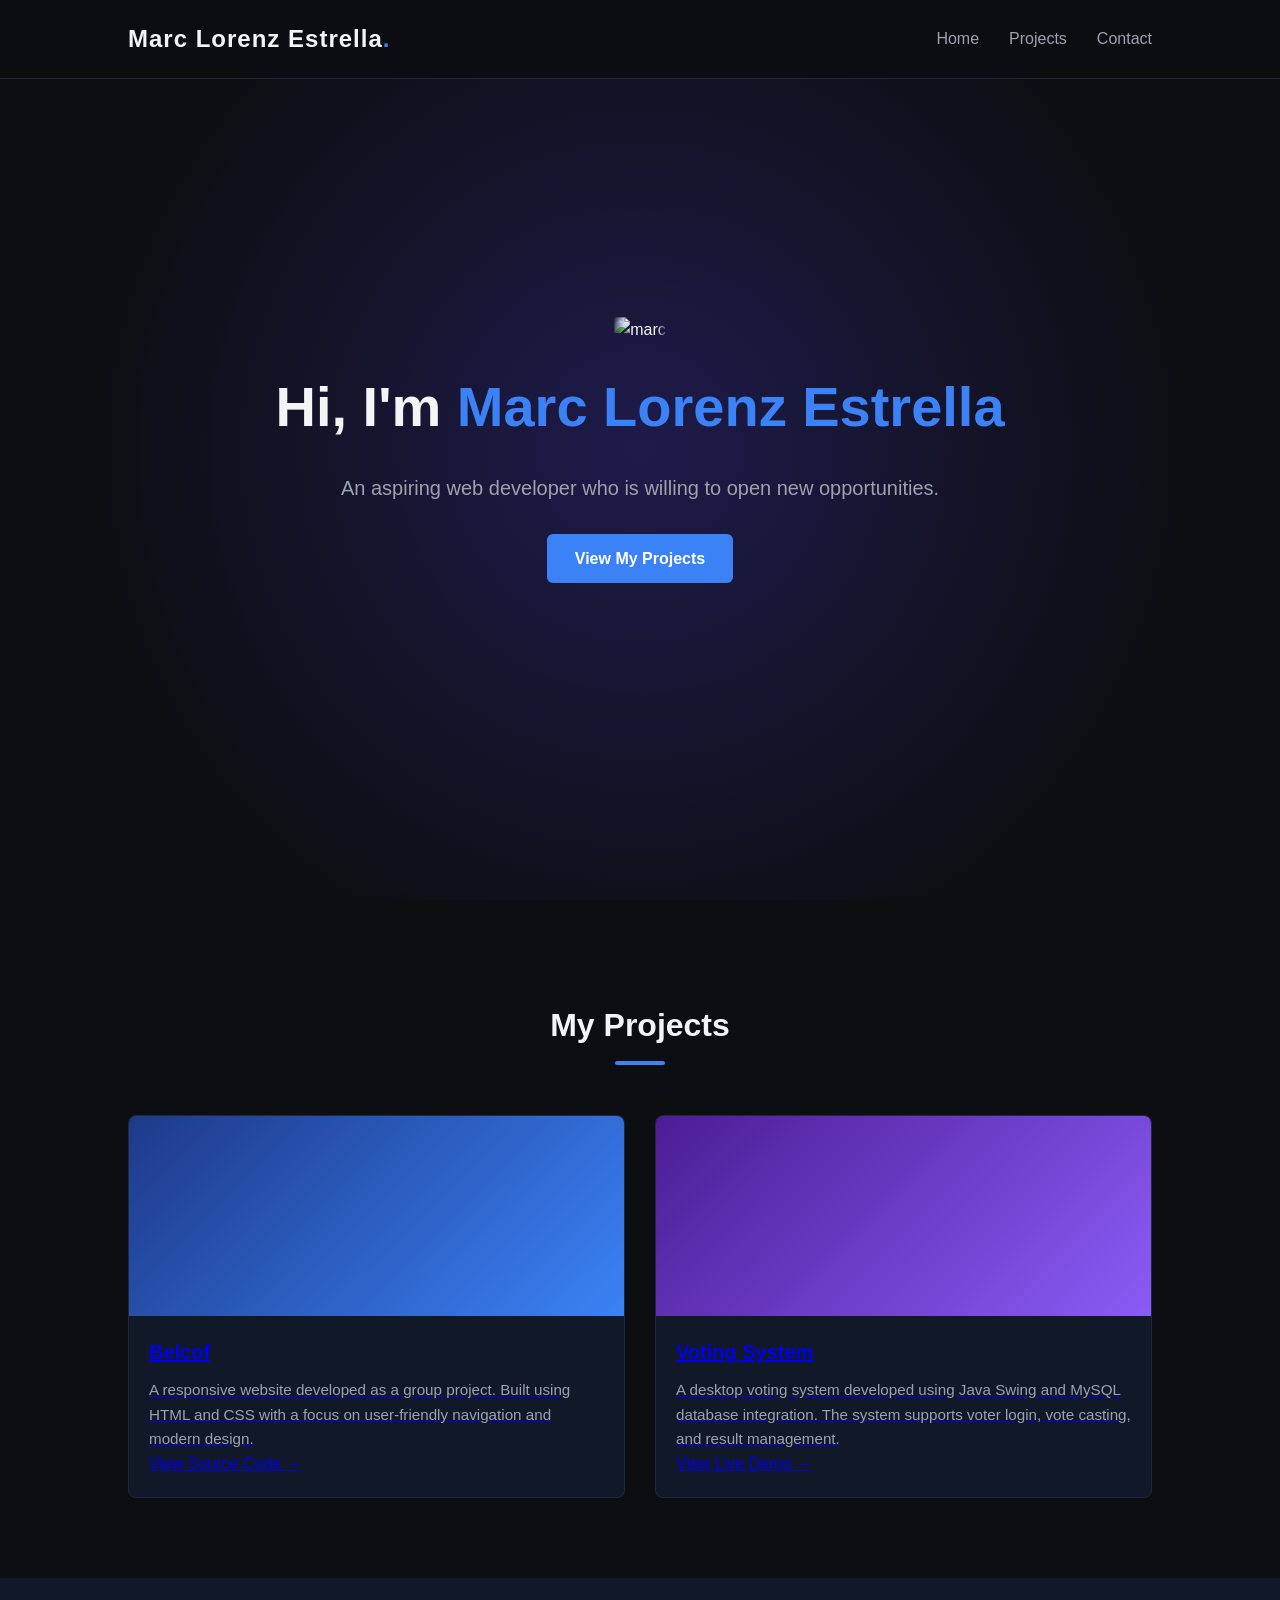
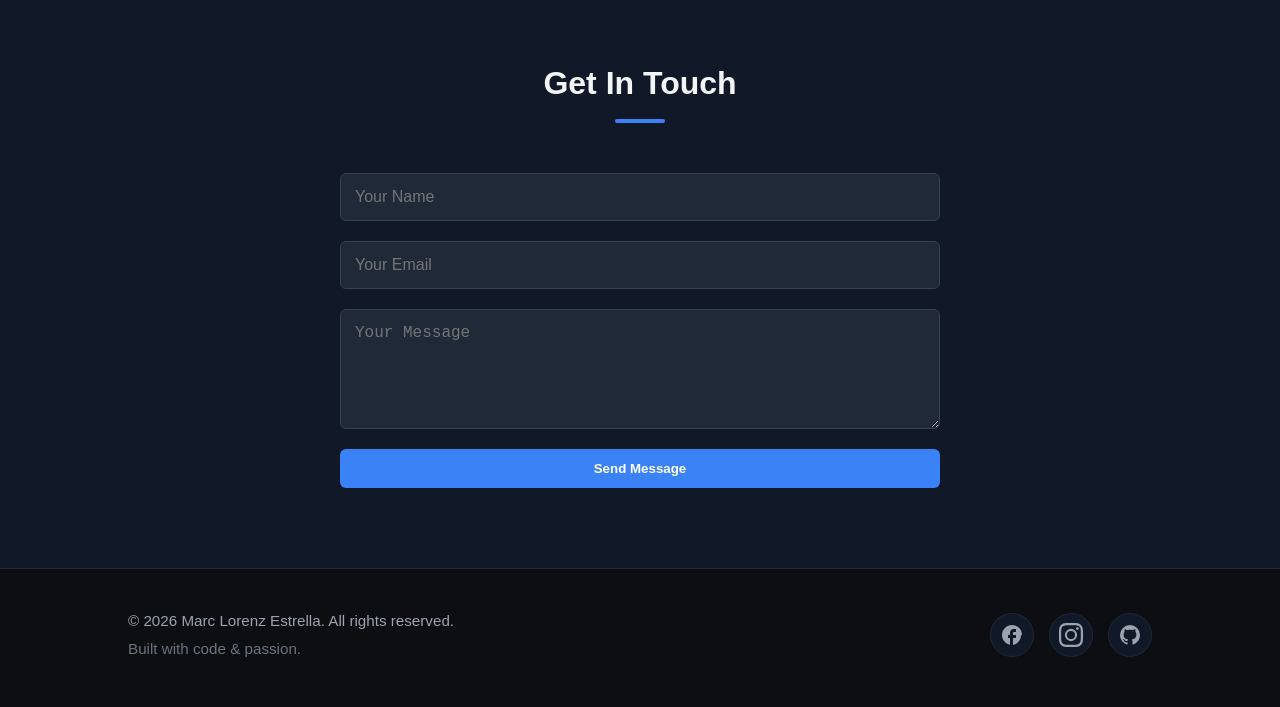
==== index.html @ b19ea443 "Add files via upload" ====
<!DOCTYPE html>
<html lang="en">
<head>
    <meta charset="UTF-8">
    <meta name="viewport" content="width=device-width, initial-scale=1.0">
    <title>My Portfolio</title>
    <link rel="stylesheet" href="styles.css">
</head>
<body>

    <header class="navbar">
        <div class="logo">Marc Lorenz Estrella<span>.</span></div>
        <nav>
            <ul class="nav-links">
                <li><a href="#home">Home</a></li>
                <li><a href="#projects">Projects</a></li>
                <li><a href="#contact">Contact</a></li>
            </ul>
        </nav>
    </header>

    <section id="home" class="hero">
        <div class="hero-content">
            <img src="Marc.jpg" alt="marc">
            <h1>Hi, I'm <span class="highlight">Marc Lorenz Estrella</span></h1>
            <p>An aspiring web developer who is willing to open new opportunities.</p>
            <a href="#projects" class="btn">View My Projects</a>
        </div>
    </section>

    <section id="projects" class="projects-section">
        <div class="section-title">
            <h2>My Projects</h2>
            <hr>
        </div>
        
       <div class="projects-grid">
    
    <a href="cafe.html" target="_blank" class="project-card">
        <div class="project-image image-placeholder-1"></div>
        <div class="project-info">
            <h3>Belcof</h3>
            <p>A responsive website developed as a group project. Built using HTML and CSS with a focus on user-friendly navigation and modern design.</p>
            <span class="project-link-text">View Source Code &rarr;</span>
        </div>
    </a>

    <a href="https://your-live-demo-link.netlify.app" target="_blank" class="project-card">
        <div class="project-image image-placeholder-2"></div>
        <div class="project-info">
            <h3>Voting System</h3>
            <p>A desktop voting system developed using Java Swing and MySQL database integration. The system supports voter login, vote casting, and result management.</p>
            <span class="project-link-text">View Live Demo &rarr;</span>
        </div>
    </a>

    
</div>
            </div>
            
        </div>
    </section>

    <section id="contact" class="contact-section">
        <div class="section-title">
            <h2>Get In Touch</h2>
            <hr>
        </div>
        <form class="contact-form" onsubmit="event.preventDefault();">
            <input type="text" placeholder="Your Name" required>
            <input type="email" placeholder="Your Email" required>
            <textarea placeholder="Your Message" rows="5" required></textarea>
            <button type="submit" class="btn">Send Message</button>
        </form>
    </section>

   
<footer class="footer">
    <div class="footer-container">
        
        <div class="footer-info">
            <p>&copy; 2026 Marc Lorenz Estrella. All rights reserved.</p>
            <p class="footer-subtext">Built with code & passion.</p>
        </div>

       <div class="footer-socials">
            <a href="https://www.facebook.com/marc.lorenz.7549" target="_blank" aria-label="Facebook" class="social-icon facebook">
                <svg viewBox="0 0 24 24" width="24" height="24" fill="currentColor"><path d="M22 12c0-5.52-4.48-10-10-10S2 6.48 2 12c0 4.84 3.44 8.87 8 9.8V15H8v-3h2V9.5C10 7.57 11.57 6 13.5 6H16v3h-2c-.55 0-1 .45-1 1v2h3v3h-3v6.95c4.56-.93 8-4.96 8-9.75z"/></svg>
            </a>
            <a href="https://www.instagram.com/mrc_lrnzz/" target="_blank" aria-label="Instagram" class="social-icon instagram">
                <svg viewBox="0 0 24 24" width="24" height="24" fill="currentColor"><path d="M12 2.163c3.204 0 3.584.012 4.85.07 3.252.148 4.771 1.691 4.919 4.919.058 1.265.069 1.645.069 4.849 0 3.205-.012 3.584-.069 4.849-.149 3.225-1.664 4.771-4.919 4.919-1.266.058-1.644.07-4.85.07-3.204 0-3.584-.012-4.849-.07-3.26-.149-4.771-1.699-4.919-4.92-.058-1.265-.07-1.644-.07-4.849 0-3.204.013-3.583.07-4.849.149-3.227 1.664-4.771 4.919-4.919 1.266-.057 1.645-.069 4.849-.069zM12 0C8.741 0 8.333.014 7.053.072 2.695.272.273 2.69.073 7.051.014 8.333 0 8.741 0 12c0 3.259.014 3.668.072 4.948.2 4.358 2.618 6.78 6.98 6.98 1.281.058 1.689.072 4.948.072 3.259 0 3.668-.014 4.948-.072 4.354-.2 6.782-2.618 6.979-6.98.059-1.28.073-1.689.073-4.948 0-3.259-.014-3.667-.072-4.947-.196-4.354-2.617-6.78-6.979-6.98C15.668.014 15.259 0 12 0zm0 5.838a6.162 6.162 0 1 0 0 12.324 6.162 6.162 0 0 0 0-12.324zM12 16a4 4 0 1 1 0-8 4 4 0 0 1 0 8zm6.406-11.845a1.44 1.44 0 1 0 0 2.881 1.44 1.44 0 0 0 0-2.881z"/></svg>
            </a>
            <a href="https://github.com" target="_blank" aria-label="GitHub" class="social-icon github">
                <svg viewBox="0 0 24 24" width="24" height="24" fill="currentColor"><path d="M12 2A10 10 0 0 0 2 12c0 4.42 2.87 8.17 6.84 9.5.5.08.66-.23.66-.5v-1.69c-2.77.6-3.36-1.34-3.36-1.34-.46-1.16-1.11-1.47-1.11-1.47-.9-.62.07-.6.07-.6 1 .07 1.53 1.03 1.53 1.03.9 1.52 2.34 1.07 2.91.83.1-.65.35-1.09.63-1.34-2.22-.25-4.55-1.11-4.55-4.94 0-1.1.39-1.99 1.03-2.69-.1-.25-.45-1.27.1-2.64 0 0 .84-.27 2.75 1.02.79-.22 1.65-.33 2.5-.33.85 0 1.71.11 2.5.33 1.91-1.29 2.75-1.02 2.75-1.02.55 1.37.2 2.39.1 2.64.64.7 1.03 1.6 1.03 2.69 0 3.84-2.34 4.68-4.57 4.93.36.31.68.92.68 1.85V21c0 .27.16.59.67.5C19.14 20.16 22 16.42 22 12A10 10 0 0 0 12 2z"/></svg>
            </a>
        </div>
    </div>
</footer>

</body>
</html>
---- styles.css ----
/* --- Base Styles & Reset --- */
* {
    margin: 0;
    padding: 0;
    box-sizing: border-box;
}

html {
    scroll-behavior: smooth;
    font-family: 'Segoe UI', Tahoma, Geneva, Verdana, sans-serif;
    background-color: #0d0e12;
    color: #f3f4f6;
}

body {
    line-height: 1.6;
}

/* --- Navigation Bar --- */
.navbar {
    display: flex;
    justify-content: space-between;
    align-items: center;
    padding: 20px 10%;
    background-color: rgba(13, 14, 18, 0.95);
    position: fixed;
    top: 0;
    width: 100%;
    z-index: 1000;
    border-bottom: 1px solid #1f2937;
}

.logo {
    font-size: 24px;
    font-weight: 700;
    letter-spacing: 1px;
}

.logo span {
    color: #3b82f6; /* Electric Blue Accent */
}

.nav-links {
    list-style: none;
    display: flex;
    gap: 30px;
}

.nav-links a {
    text-decoration: none;
    color: #9ca3af;
    font-weight: 500;
    transition: color 0.3s ease;
}

.nav-links a:hover {
    color: #3b82f6;
}

/* --- Hero Section --- */
.hero {
    height: 100vh;
    display: flex;
    justify-content: center;
    align-items: center;
    text-align: center;
    padding: 0 20px;
    background: radial-gradient(circle at center, #1e1b4b 0%, #0d0e12 70%);
}

.hero-content h1 {
    font-size: 3.5rem;
    margin-bottom: 20px;
    font-weight: 800;
}

.hero-content .highlight {
    color: #3b82f6;
}

.hero-content p {
    font-size: 1.25rem;
    color: #9ca3af;
    max-width: 600px;
    margin: 0 auto 30px auto;
}
.hero-content img {
    width: 180px;
    height: auto;
    margin-bottom: 20px;
    
    
    mask-image: radial-gradient(circle, rgba(0,0,0,1) 60%, rgba(0,0,0,0) 100%);
    -webkit-mask-image: radial-gradient(circle, rgba(0,0,0,1) 60%, rgba(0,0,0,0) 100%);
}

/* --- Buttons --- */
.btn {
    display: inline-block;
    padding: 12px 28px;
    background-color: #3b82f6;
    color: #ffffff;
    text-decoration: none;
    border-radius: 6px;
    font-weight: 600;
    border: none;
    cursor: pointer;
    transition: background-color 0.3s ease, transform 0.2s ease;
}

.btn:hover {
    background-color: #2563eb;
    transform: translateY(-2px);
}

/* --- Section Titles --- */
.section-title {
    text-align: center;
    margin-bottom: 50px;
}

.section-title h2 {
    font-size: 2rem;
    margin-bottom: 10px;
}

.section-title hr {
    width: 50px;
    height: 4px;
    background-color: #3b82f6;
    border: none;
    margin: 0 auto;
    border-radius: 2px;
}

/* --- Projects Section --- */
.projects-section {
    padding: 100px 10% 80px 10%;
}

.projects-grid {
    display: grid;
    grid-template-columns: repeat(auto-fit, minmax(300px, 1fr));
    gap: 30px;
}

.project-card {
    background-color: #111827;
    border: 1px solid #1f2937;
    border-radius: 8px;
    overflow: hidden;
    transition: transform 0.3s ease, border-color 0.3s ease;
}

.project-card:hover {
    transform: translateY(-5px);
    border-color: #3b82f6;
}

.project-image {
    height: 200px;
    background-size: cover;
    background-position: center;
}

/* Temporary colorful gradients to act as project image placeholders */
.image-placeholder-1 { background: linear-gradient(135deg, #1e3a8a, #3b82f6); }
.image-placeholder-2 { background: linear-gradient(135deg, #4c1d95, #8b5cf6); }
.image-placeholder-3 { background: linear-gradient(135deg, #064e3b, #10b981); }

.project-info {
    padding: 20px;
}

.project-info h3 {
    margin-bottom: 10px;
    font-size: 1.25rem;
}

.project-info p {
    color: #9ca3af;
    font-size: 0.95rem;
}

/* --- Contact Section --- */
.contact-section {
    padding: 80px 10%;
    background-color: #111827;
}

.contact-form {
    max-width: 600px;
    margin: 0 auto;
    display: flex;
    flex-direction: column;
    gap: 20px;
}

.contact-form input, 
.contact-form textarea {
    width: 100%;
    padding: 14px;
    background-color: #1f2937;
    border: 1px solid #374151;
    border-radius: 6px;
    color: #f3f4f6;
    font-size: 1rem;
    outline: none;
    transition: border-color 0.3s ease;
}

.contact-form input:focus, 
.contact-form textarea:focus {
    border-color: #3b82f6;
}

/* --- Modern Footer --- */
.footer {
    background-color: #0d0e12;
    border-top: 1px solid #1f2937;
    padding: 40px 10%;
    color: #9ca3af;
}

.footer-container {
    display: flex;
    justify-content: space-between;
    align-items: center;
    flex-wrap: wrap;
    gap: 20px;
}

.footer-info p {
    font-size: 0.95rem;
}

.footer-subtext {
    font-size: 0.8rem;
    color: #6b7280;
    margin-top: 4px;
}

/* Social Media Icons Wrapper */
.footer-socials {
    display: flex;
    gap: 15px;
}

/* Individual Icon Styles */
.social-icon {
    display: flex;
    justify-content: center;
    align-items: center;
    width: 44px;
    height: 44px;
    background-color: #111827;
    border: 1px solid #1f2937;
    border-radius: 50%;
    color: #9ca3af;
    text-decoration: none;
    transition: all 0.3s cubic-bezier(0.4, 0, 0.2, 1);
}

/* Smooth Icon Hover States (Brands Accent Colors) */
.social-icon:hover {
    transform: translateY(-4px);
    color: #ffffff;
}

.social-icon.github:hover {
    background-color: #24292e;
    border-color: #404448;
    box-shadow: 0 4px 12px rgba(36, 41, 46, 0.4);
}

.social-icon.linkedin:hover {
    background-color: #0077b5;
    border-color: #0087ce;
    box-shadow: 0 4px 12px rgba(0, 119, 181, 0.4);
}

.social-icon.x-twitter:hover {
    background-color: #15202b;
    border-color: #38444d;
    box-shadow: 0 4px 12px rgba(21, 32, 43, 0.4);
}

/* --- Footer Responsive Adjustment --- */
@media (max-width: 640px) {
    .footer-container {
        flex-direction: column;
        text-align: center;
    }
    
    .footer {
        padding: 40px 5%;
    }
}
/* --- Responsive Breakpoint --- */
@media (max-width: 768px) {
    .navbar {
        padding: 20px 5%;
    }
    
    .hero-content h1 {
        font-size: 2.5rem;
    }
    
    .projects-section, .contact-section {
        padding: 60px 5%;
    }
}
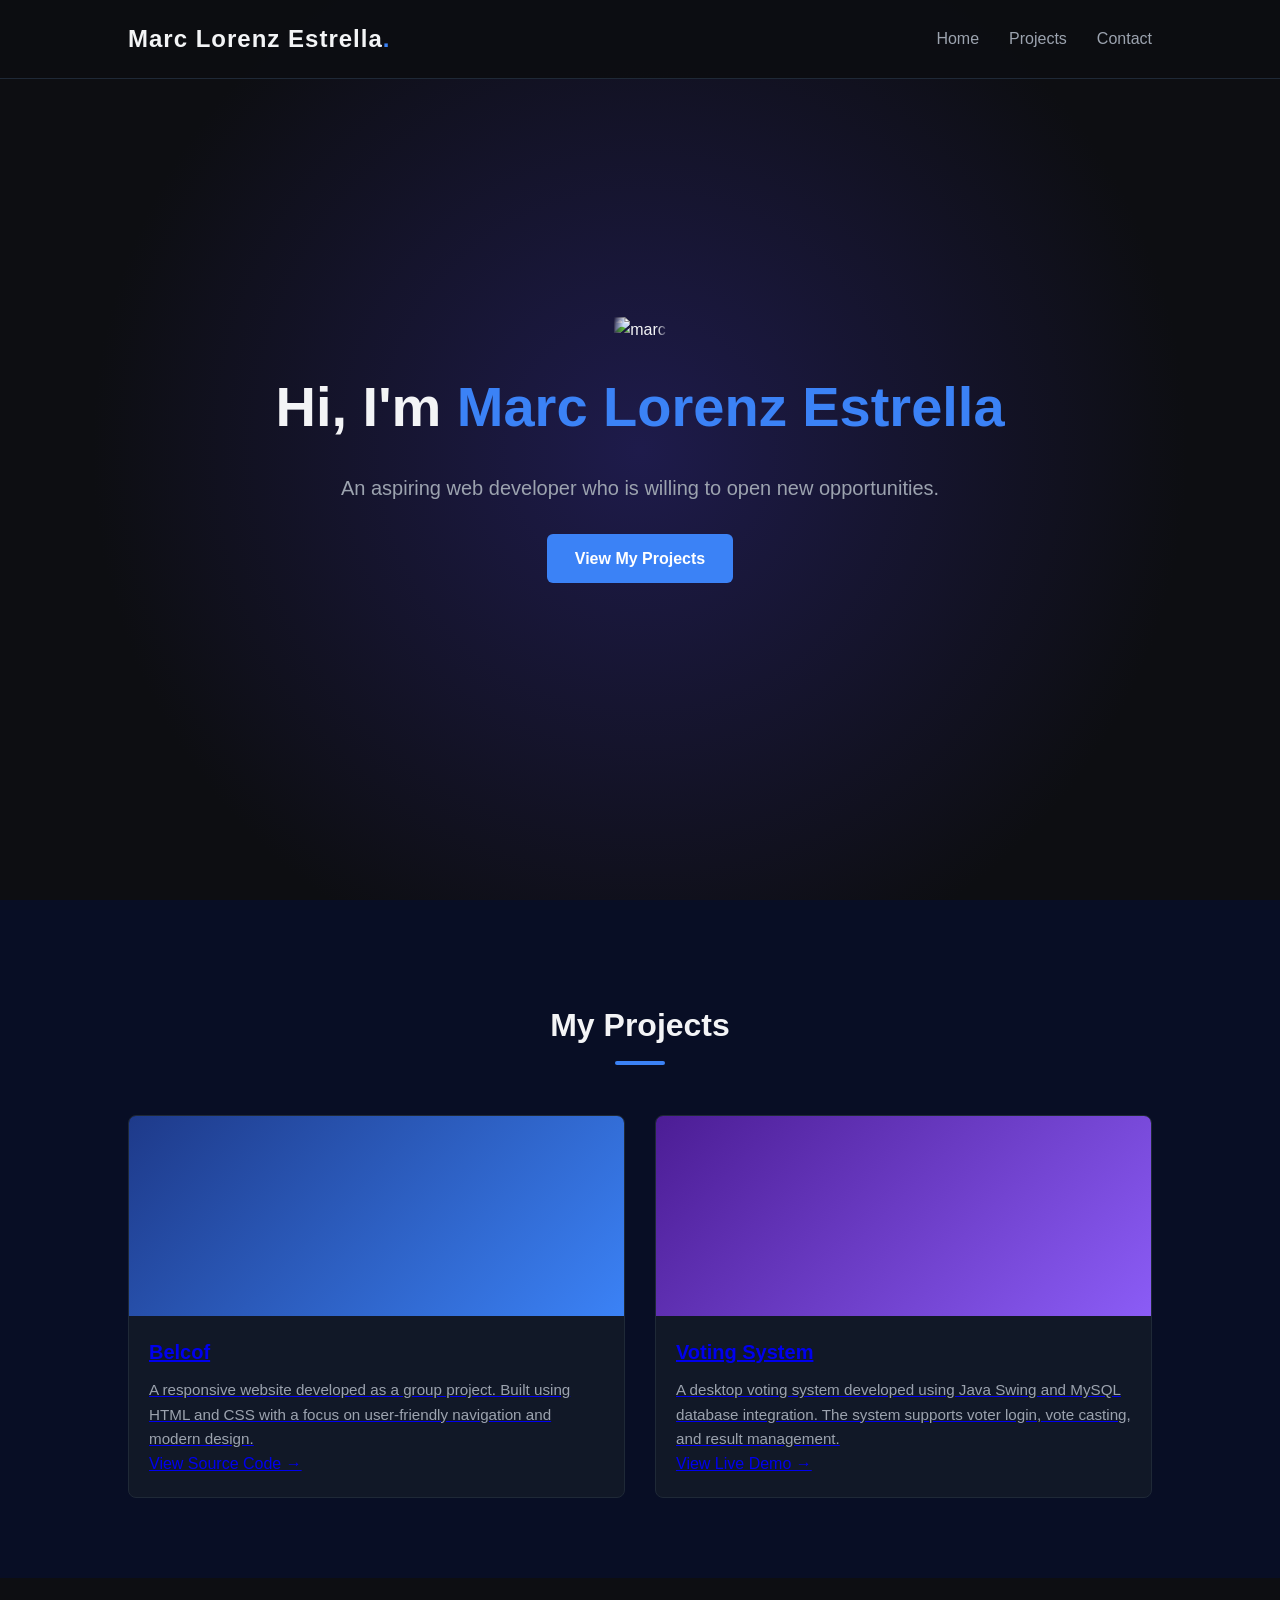
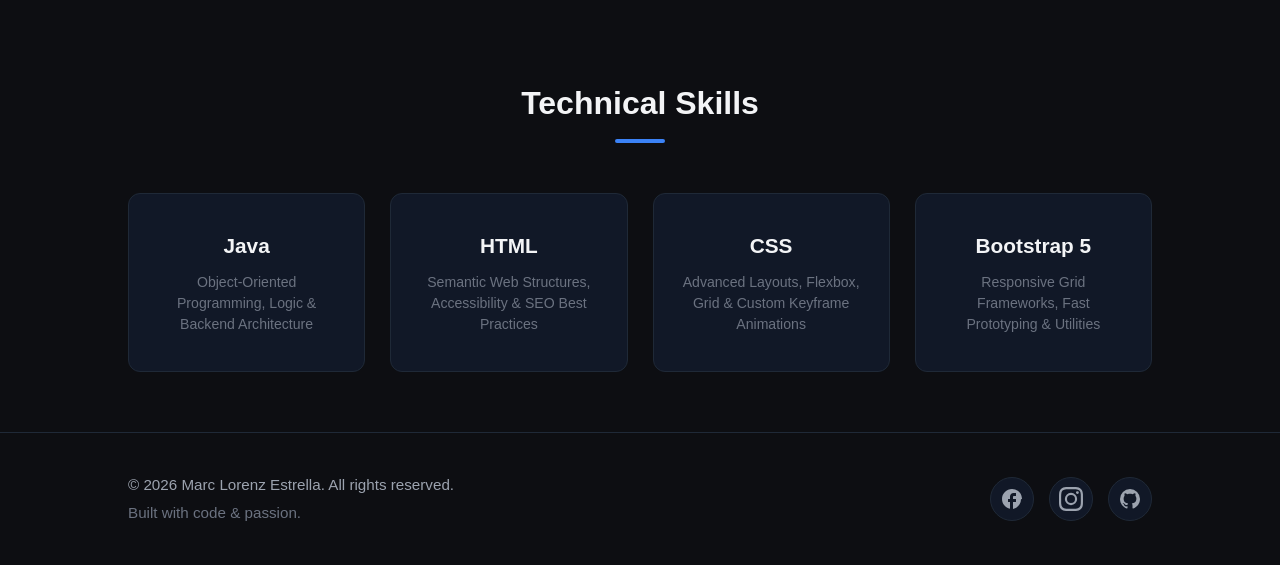
==== commit 3923c9d1: "Add files via upload" ====
--- a/index.html
+++ b/index.html
@@ -4,7 +4,7 @@
     <meta charset="UTF-8">
     <meta name="viewport" content="width=device-width, initial-scale=1.0">
     <title>My Portfolio</title>
-    <link rel="stylesheet" href="styles.css">
+    <link rel="stylesheet" href="styles.css" href="https://cdnjs.cloudflare.com/ajax/libs/font-awesome/6.4.2/css/all.min.css">
 </head>
 <body>
 
@@ -21,7 +21,7 @@
 
     <section id="home" class="hero">
         <div class="hero-content">
-            <img src="Marc.jpg" alt="marc">
+            <img src="Porfolio/Marc.jpg" alt="marc">
             <h1>Hi, I'm <span class="highlight">Marc Lorenz Estrella</span></h1>
             <p>An aspiring web developer who is willing to open new opportunities.</p>
             <a href="#projects" class="btn">View My Projects</a>
@@ -36,7 +36,7 @@
         
        <div class="projects-grid">
     
-    <a href="cafe.html" target="_blank" class="project-card">
+    <a href="Portfolio/cafe.html" target="_blank" class="project-card">
         <div class="project-image image-placeholder-1"></div>
         <div class="project-info">
             <h3>Belcof</h3>
@@ -45,7 +45,7 @@
         </div>
     </a>
 
-    <a href="https://your-live-demo-link.netlify.app" target="_blank" class="project-card">
+    <a href="https://github.com/estrellamarclorenz/estrellamarclorenz.github.i" target="_blank" class="project-card">
         <div class="project-image image-placeholder-2"></div>
         <div class="project-info">
             <h3>Voting System</h3>
@@ -60,19 +60,41 @@
             
         </div>
     </section>
+<section id="skills" class="skills-section">
+    <div class="section-title">
+        <h2>Technical Skills</h2>
+        <hr>
+    </div>
 
-    <section id="contact" class="contact-section">
-        <div class="section-title">
-            <h2>Get In Touch</h2>
-            <hr>
+    <div class="skills-container">
+        <div class="skill-card java">
+            <i class="fa-brands fa-java skill-icon"></i>
+            <h3>Java</h3>
+            <p>Object-Oriented Programming, Logic & Backend Architecture</p>
         </div>
-        <form class="contact-form" onsubmit="event.preventDefault();">
-            <input type="text" placeholder="Your Name" required>
-            <input type="email" placeholder="Your Email" required>
-            <textarea placeholder="Your Message" rows="5" required></textarea>
-            <button type="submit" class="btn">Send Message</button>
-        </form>
-    </section>
+
+        <div class="skill-card html">
+            <i class="fa-brands fa-html5 skill-icon"></i>
+            <h3>HTML</h3>
+            <p>Semantic Web Structures, Accessibility & SEO Best Practices</p>
+        </div>
+
+        <div class="skill-card css">
+            <i class="fa-brands fa-css3-alt skill-icon"></i>
+            <h3>CSS</h3>
+            <p>Advanced Layouts, Flexbox, Grid & Custom Keyframe Animations</p>
+        </div>
+
+        <div class="skill-card bootstrap">
+            <i class="fa-brands fa-bootstrap skill-icon"></i>
+            <h3>Bootstrap 5</h3>
+            <p>Responsive Grid Frameworks, Fast Prototyping & Utilities</p>
+        </div>
+    </div>
+</section>
+    
+    
+    
 
    
 <footer class="footer">
@@ -90,7 +112,7 @@
             <a href="https://www.instagram.com/mrc_lrnzz/" target="_blank" aria-label="Instagram" class="social-icon instagram">
                 <svg viewBox="0 0 24 24" width="24" height="24" fill="currentColor"><path d="M12 2.163c3.204 0 3.584.012 4.85.07 3.252.148 4.771 1.691 4.919 4.919.058 1.265.069 1.645.069 4.849 0 3.205-.012 3.584-.069 4.849-.149 3.225-1.664 4.771-4.919 4.919-1.266.058-1.644.07-4.85.07-3.204 0-3.584-.012-4.849-.07-3.26-.149-4.771-1.699-4.919-4.92-.058-1.265-.07-1.644-.07-4.849 0-3.204.013-3.583.07-4.849.149-3.227 1.664-4.771 4.919-4.919 1.266-.057 1.645-.069 4.849-.069zM12 0C8.741 0 8.333.014 7.053.072 2.695.272.273 2.69.073 7.051.014 8.333 0 8.741 0 12c0 3.259.014 3.668.072 4.948.2 4.358 2.618 6.78 6.98 6.98 1.281.058 1.689.072 4.948.072 3.259 0 3.668-.014 4.948-.072 4.354-.2 6.782-2.618 6.979-6.98.059-1.28.073-1.689.073-4.948 0-3.259-.014-3.667-.072-4.947-.196-4.354-2.617-6.78-6.979-6.98C15.668.014 15.259 0 12 0zm0 5.838a6.162 6.162 0 1 0 0 12.324 6.162 6.162 0 0 0 0-12.324zM12 16a4 4 0 1 1 0-8 4 4 0 0 1 0 8zm6.406-11.845a1.44 1.44 0 1 0 0 2.881 1.44 1.44 0 0 0 0-2.881z"/></svg>
             </a>
-            <a href="https://github.com" target="_blank" aria-label="GitHub" class="social-icon github">
+            <a href="https://github.com/estrellamarclorenz" target="_blank" aria-label="GitHub" class="social-icon github">
                 <svg viewBox="0 0 24 24" width="24" height="24" fill="currentColor"><path d="M12 2A10 10 0 0 0 2 12c0 4.42 2.87 8.17 6.84 9.5.5.08.66-.23.66-.5v-1.69c-2.77.6-3.36-1.34-3.36-1.34-.46-1.16-1.11-1.47-1.11-1.47-.9-.62.07-.6.07-.6 1 .07 1.53 1.03 1.53 1.03.9 1.52 2.34 1.07 2.91.83.1-.65.35-1.09.63-1.34-2.22-.25-4.55-1.11-4.55-4.94 0-1.1.39-1.99 1.03-2.69-.1-.25-.45-1.27.1-2.64 0 0 .84-.27 2.75 1.02.79-.22 1.65-.33 2.5-.33.85 0 1.71.11 2.5.33 1.91-1.29 2.75-1.02 2.75-1.02.55 1.37.2 2.39.1 2.64.64.7 1.03 1.6 1.03 2.69 0 3.84-2.34 4.68-4.57 4.93.36.31.68.92.68 1.85V21c0 .27.16.59.67.5C19.14 20.16 22 16.42 22 12A10 10 0 0 0 12 2z"/></svg>
             </a>
         </div>
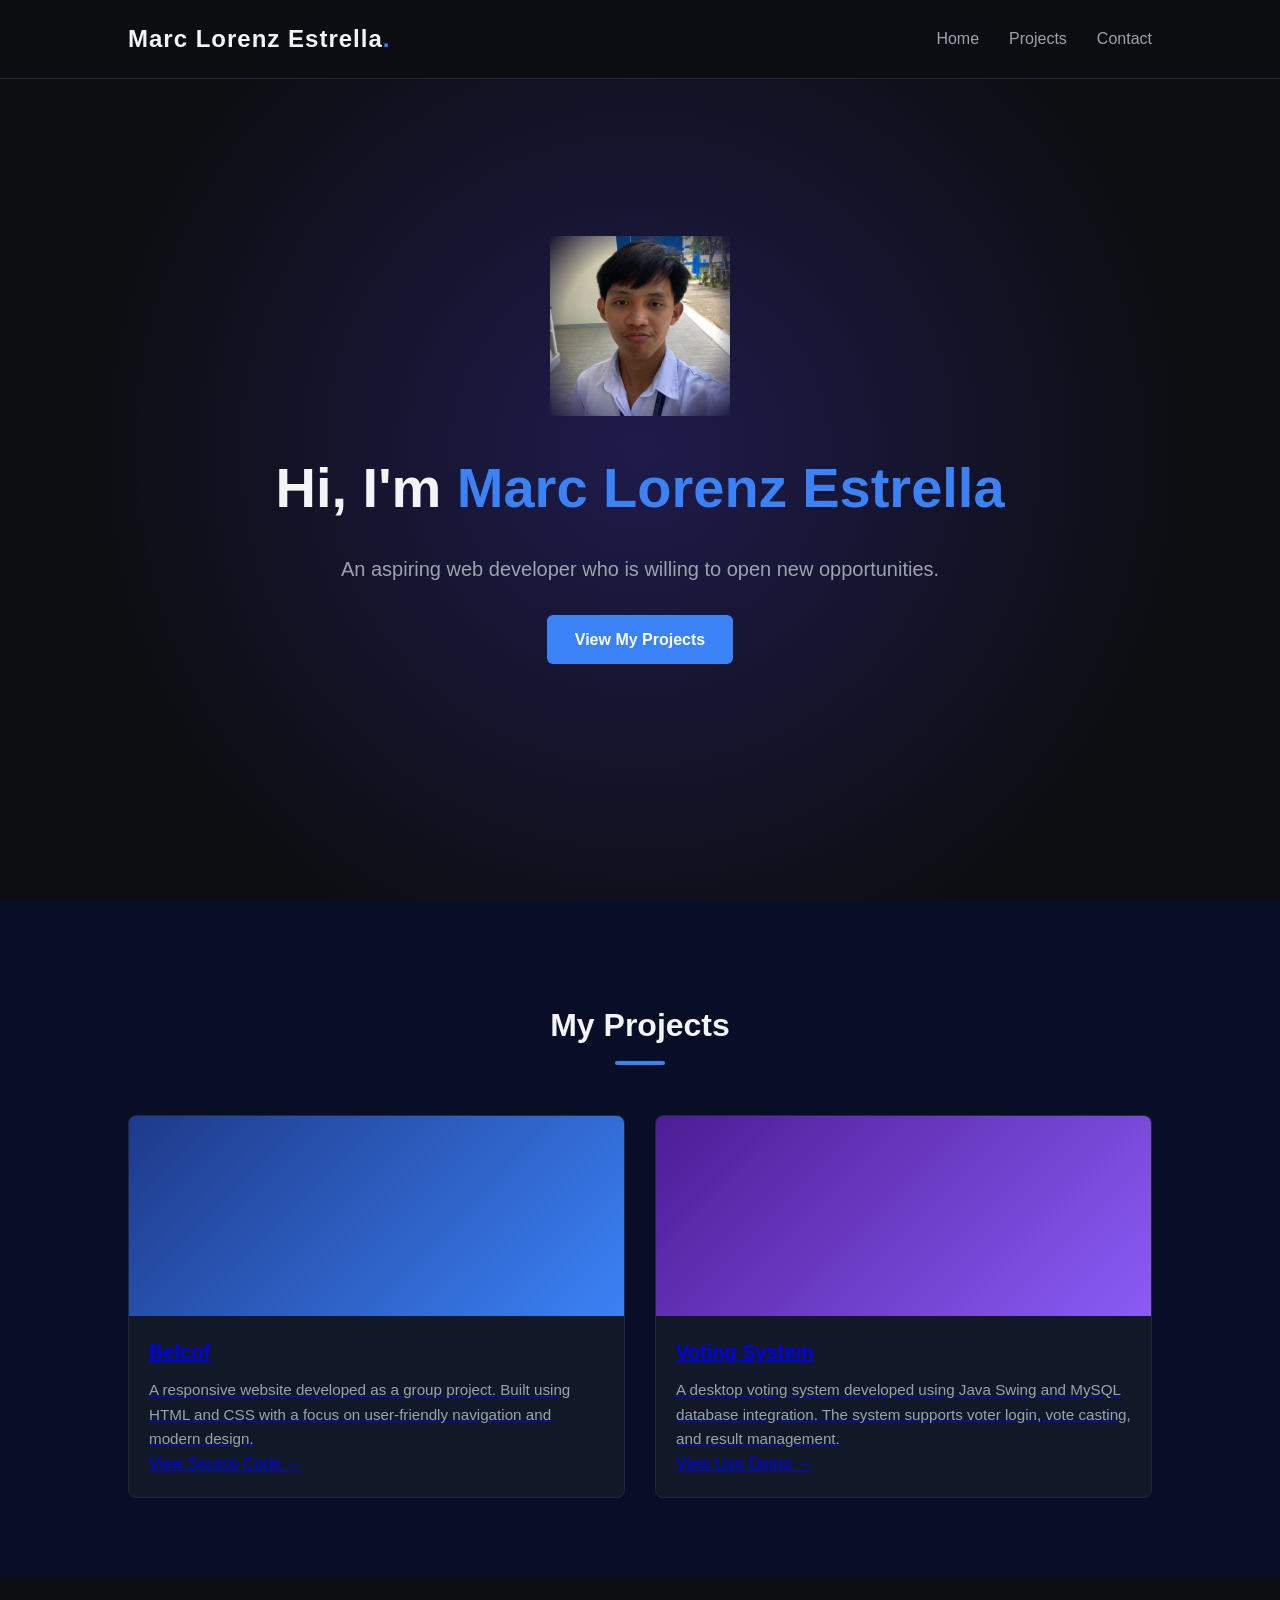
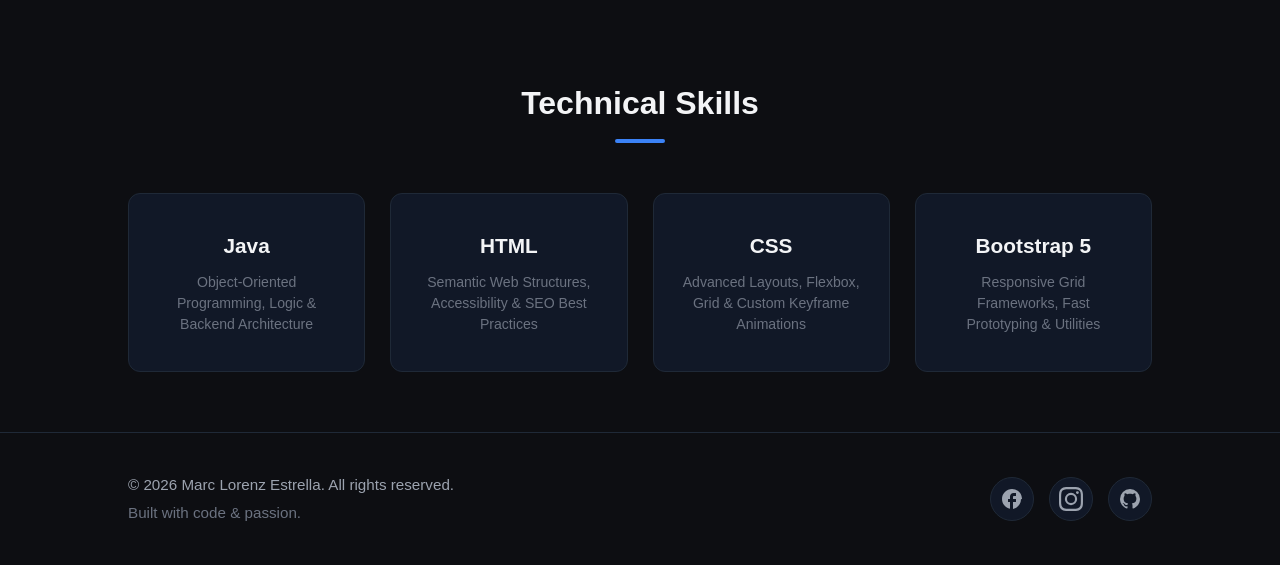
==== commit 9ff8f3ea: "Update index.html" ====
--- a/index.html
+++ b/index.html
@@ -21,7 +21,7 @@
 
     <section id="home" class="hero">
         <div class="hero-content">
-            <img src="Porfolio/Marc.jpg" alt="marc">
+            <img src="Portfolio/Marc.jpg" alt="marc">
             <h1>Hi, I'm <span class="highlight">Marc Lorenz Estrella</span></h1>
             <p>An aspiring web developer who is willing to open new opportunities.</p>
             <a href="#projects" class="btn">View My Projects</a>
@@ -120,4 +120,4 @@
 </footer>
 
 </body>
-</html>+</html>
